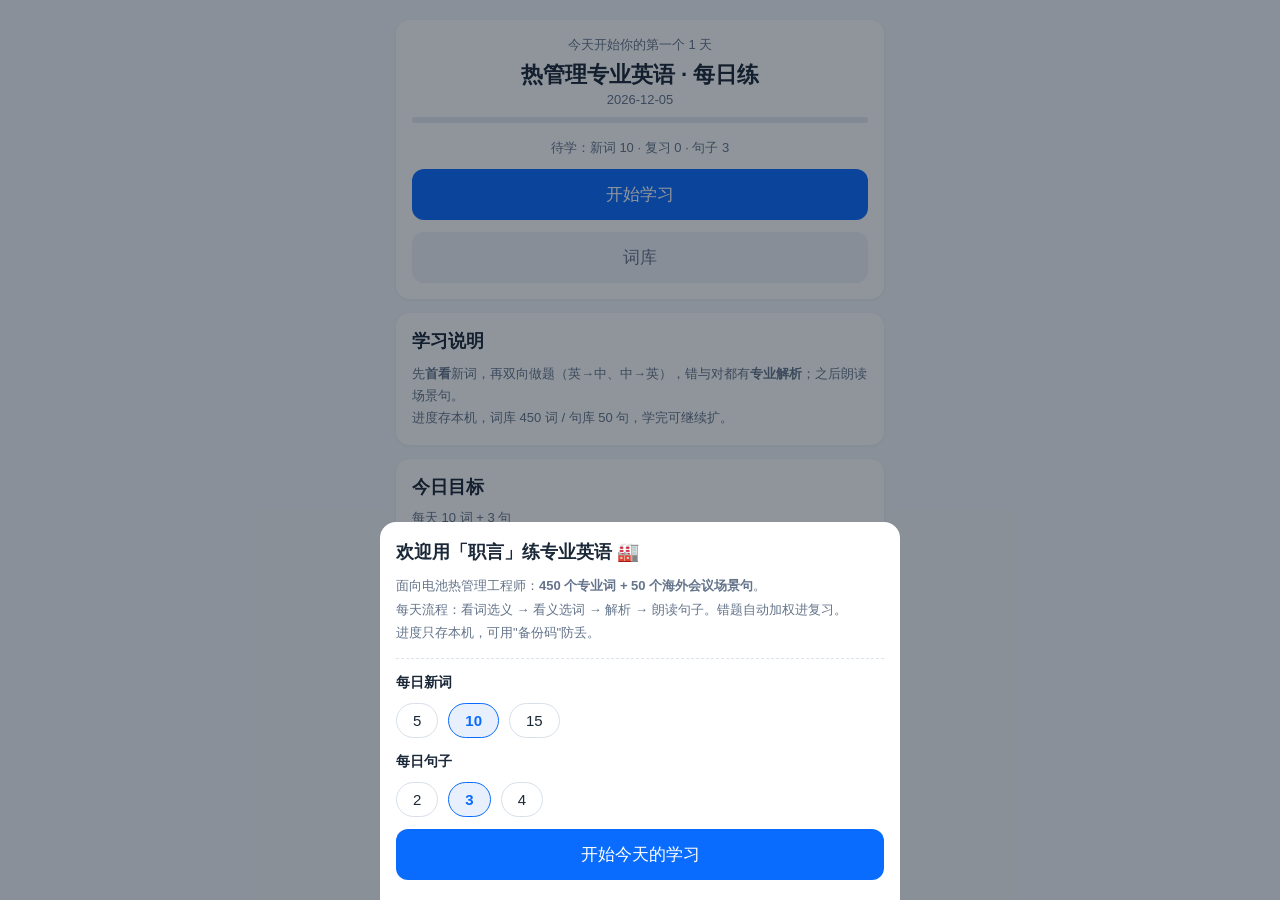
==== index.html @ 83082804 "职言 H5 原型：450 词/9 类 + 50 场景句，双向题+解析+错题加权报告，纯客户端 localStorage+备份码" ====
<!DOCTYPE html>
<html lang="zh-CN">
<head>
<meta charset="UTF-8">
<meta name="viewport" content="width=device-width, initial-scale=1, maximum-scale=1, user-scalable=no">
<meta name="theme-color" content="#0a6cff">
<title>职言 · 热管理专业英语</title>
<link rel="stylesheet" href="styles.css">
</head>
<body>

<!-- 首页 -->
<section class="view on" id="v-home">
  <div class="card" style="text-align:center">
    <div class="sub" id="h-flame">今天开始你的第一个 1 天</div>
    <h1 style="margin:6px 0 2px">热管理专业英语 · 每日练</h1>
    <div class="sub" id="h-date"></div>
    <div class="prog" id="h-progwrap"><i id="h-prog" style="width:0%"></i></div>
    <div class="sub" id="h-progress"></div>
    <button class="btn" id="btn-start">开始学习</button>
    <button class="btn gray" id="btn-book">词库</button>
  </div>
  <div class="card" id="h-report"></div>
  <div class="card">
    <h2>今日目标</h2>
    <div id="h-goal" class="sub"></div>
    <div style="display:flex;gap:10px;margin-top:10px">
      <div style="flex:1" class="chips" id="goal-w"></div>
      <div style="flex:1" class="chips" id="goal-s"></div>
    </div>
  </div>
</section>

<!-- 单词题 -->
<section class="view" id="v-word">
  <div class="prog"><i id="w-prog" style="width:0%"></i></div>
  <div id="w-body"></div>
</section>

<!-- 句子跟读 -->
<section class="view" id="v-sent">
  <div class="prog"><i id="s-prog" style="width:0%"></i></div>
  <div id="s-body"></div>
</section>

<!-- 当日报告 -->
<section class="view" id="v-report">
  <div id="r-body"></div>
</section>

<!-- 词库 -->
<section class="view" id="v-book">
  <button class="nav-back" id="btn-back-home">← 返回</button>
  <input class="search" id="bk-search" placeholder="搜英文或中文，如：cold plate 或 乙二醇">
  <div class="chips" id="bk-filter" style="margin-bottom:10px"></div>
  <div id="bk-list"></div>
  <div class="card" style="margin-top:14px">
    <h2>数据备份</h2>
    <p class="sub">进度保存在本机。换手机/误删前，把备份码复制存到你的备忘录。</p>
    <button class="btn ghost" id="btn-export">生成备份码</button>
    <textarea class="bk" id="bk-export" style="display:none"></textarea>
    <button class="btn ghost" id="btn-import" style="margin-top:8px">粘贴备份码恢复</button>
  </div>
</section>

<div class="mask" id="mask"><div class="sheet" id="sheet"></div></div>
<div class="toast" id="toast"></div>

<script src="data/words_cb.js"></script>
<script src="data/words_th.js"></script>
<script src="data/words_lc.js"></script>
<script src="data/words_mt.js"></script>
<script src="data/words_ac.js"></script>
<script src="data/words_sc.js"></script>
<script src="data/words_tc.js"></script>
<script src="data/words_sd.js"></script>
<script src="data/words_mc.js"></script>
<script src="data/sentences.js"></script>
<script src="core.js"></script>
<script src="app.js"></script>
</body>
</html>
---- styles.css ----
:root {
  --bg: #f2f6fa; --card: #fff; --ink: #1b2838; --sub: #64748b;
  --brand: #0a6cff; --good: #16a34a; --bad: #dc2626; --warn: #f59e0b;
  --radius: 14px;
}
* { box-sizing: border-box; margin: 0; padding: 0; -webkit-tap-highlight-color: transparent; }
html { font-size: 16px; }
body { font-family: -apple-system, "PingFang SC", "Microsoft YaHei", sans-serif; background: var(--bg); color: var(--ink); max-width: 520px; margin: 0 auto; min-height: 100vh; }
.view { display: none; padding: 20px 16px calc(40px + env(safe-area-inset-bottom)); }
.view.on { display: block; }
.card { background: var(--card); border-radius: var(--radius); padding: 16px; margin-bottom: 14px; box-shadow: 0 1px 4px rgba(16,40,80,.06); }
h1 { font-size: 22px; } h2 { font-size: 18px; margin-bottom: 10px; }
.sub { color: var(--sub); font-size: 13px; }
.btn { display: block; width: 100%; border: none; background: var(--brand); color: #fff; font-size: 17px; padding: 14px; border-radius: 12px; margin-top: 12px; }
.btn:active { transform: scale(.98); }
.btn.ghost { background: #e8f0fe; color: var(--brand); }
.btn.gray { background: #eef2f7; color: var(--sub); }
.chips { display: flex; gap: 10px; flex-wrap: wrap; }
.chip { border: 1.5px solid #d7e0ea; border-radius: 999px; padding: 8px 16px; font-size: 15px; background: #fff; color: var(--ink); }
.chip.sel { border-color: var(--brand); background: #e8f0fe; color: var(--brand); font-weight: 600; }
.tag { display: inline-block; font-size: 11px; color: var(--brand); background: #e8f0fe; border-radius: 4px; padding: 1px 6px; margin-right: 4px; }
.lv { font-size: 11px; padding: 1px 6px; border-radius: 4px; }
.lv0 { background: #fee2e2; color: #b91c1c; } .lv1 { background: #fef3c7; color: #b45309; }
.lv2 { background: #dbeafe; color: #1d4ed8; } .lv3 { background: #dcfce7; color: #15803d; }

/* 首页 */
.flame { font-weight: 700; }
.bigword { font-size: 30px; font-weight: 700; margin: 4px 0 2px; }
.opt { display: block; width: 100%; text-align: left; background: #f6f9fc; border: 1.5px solid #dfe8f0; border-radius: 10px; padding: 13px 14px; font-size: 16px; margin-top: 10px; color: var(--ink); }
.opt.sel-r { border-color: var(--good); background: #f0fdf4; }
.opt.sel-w { border-color: var(--bad); background: #fef2f2; }
.opt.show-c { border-color: var(--good); background: #f0fdf4; }
.opt:disabled { opacity: 1; }
.prog { height: 6px; background: #e2e9f1; border-radius: 3px; overflow: hidden; margin: 10px 0 16px; }
.prog i { display: block; height: 100%; background: var(--brand); border-radius: 3px; transition: width .3s; }
.panel { border-top: 1px dashed #dbe4ee; margin-top: 14px; padding-top: 12px; font-size: 14px; line-height: 1.7; }
.panel .verdict { font-weight: 700; margin-bottom: 6px; }
.panel .verdict.g { color: var(--good); } .panel .verdict.b { color: var(--bad); }
.kv { color: var(--sub); }
.speak { display: inline-block; border: none; background: #eef4ff; color: var(--brand); border-radius: 999px; padding: 6px 14px; font-size: 15px; margin-right: 8px; }

/* 句子 */
.sentence { font-size: 21px; line-height: 1.8; font-weight: 600; }
.sentence .tok { border-radius: 5px; padding: 1px 2px; }
.sentence .tok.hl { background: #cfe3ff; }
.sentence .tok.has-note { border-bottom: 2px solid var(--warn); }
.cn-line { color: var(--sub); margin-top: 8px; font-size: 15px; }
.usage { background: #fffbeb; border-radius: 10px; padding: 10px 12px; font-size: 14px; margin-top: 12px; line-height: 1.6; }

/* 弹层 */
.mask { position: fixed; inset: 0; background: rgba(10,20,35,.45); display: none; align-items: flex-end; justify-content: center; z-index: 50; }
.mask.on { display: flex; }
.sheet { background: #fff; border-radius: 16px 16px 0 0; width: 100%; max-width: 520px; padding: 18px 16px calc(20px + env(safe-area-inset-bottom)); max-height: 72vh; overflow: auto; }

/* 列表 */
.row { display: flex; justify-content: space-between; align-items: center; padding: 11px 2px; border-bottom: 1px solid #eef2f7; gap: 8px; }
.row .en { font-weight: 600; }
.search { width: 100%; padding: 11px 12px; border-radius: 10px; border: 1.5px solid #dfe8f0; font-size: 15px; margin-bottom: 8px; }
.toast { position: fixed; top: 20px; left: 50%; transform: translateX(-50%); background: rgba(20,30,45,.92); color: #fff; padding: 9px 18px; border-radius: 999px; font-size: 14px; z-index: 99; display: none; max-width: 90%; }
textarea.bk { width: 100%; height: 90px; font-size: 11px; border: 1.5px solid #dfe8f0; border-radius: 10px; padding: 8px; }
.sug { margin-top: 8px; line-height: 1.65; font-size: 14.5px; }
.sug b { color: var(--brand); }
.empty { text-align: center; color: var(--sub); padding: 30px 0; font-size: 14px; }
.nav-back { border: none; background: none; color: var(--brand); font-size: 15px; padding: 4px 0; margin-bottom: 6px; }
.stat { display: flex; text-align: center; }
.stat div { flex: 1; } .stat .n { font-size: 22px; font-weight: 700; }
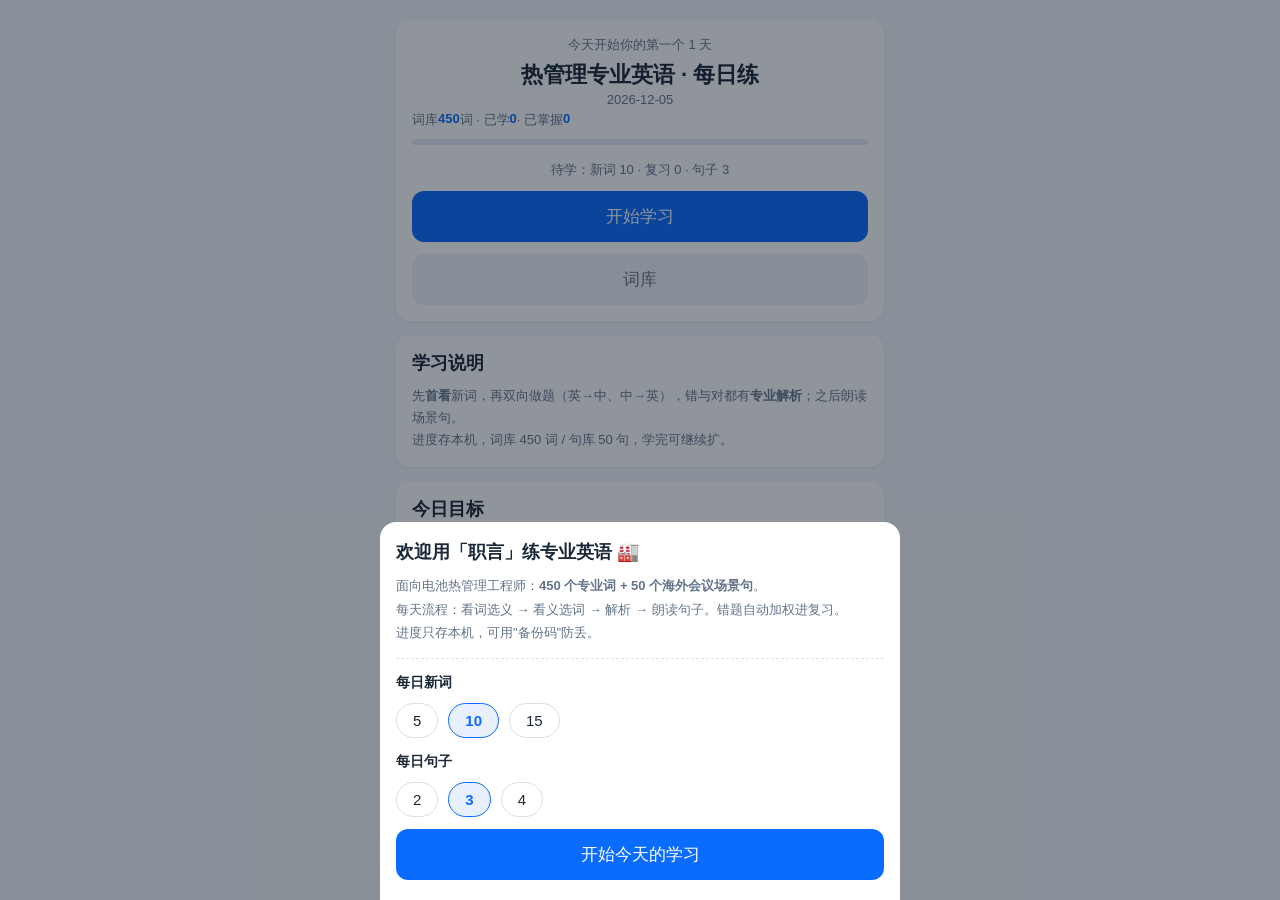
==== commit 2590ef05: "首页顶部增加词量统计：词库总数 / 已学 / 已掌握" ====
--- a/index.html
+++ b/index.html
@@ -15,6 +15,7 @@
     <div class="sub" id="h-flame">今天开始你的第一个 1 天</div>
     <h1 style="margin:6px 0 2px">热管理专业英语 · 每日练</h1>
     <div class="sub" id="h-date"></div>
+    <div class="sub stat" id="h-stat"></div>
     <div class="prog" id="h-progwrap"><i id="h-prog" style="width:0%"></i></div>
     <div class="sub" id="h-progress"></div>
     <button class="btn" id="btn-start">开始学习</button>
--- a/styles.css
+++ b/styles.css
@@ -11,6 +11,8 @@
 .card { background: var(--card); border-radius: var(--radius); padding: 16px; margin-bottom: 14px; box-shadow: 0 1px 4px rgba(16,40,80,.06); }
 h1 { font-size: 22px; } h2 { font-size: 18px; margin-bottom: 10px; }
 .sub { color: var(--sub); font-size: 13px; }
+.stat { margin: 4px 0 2px; }
+.stat b { color: var(--brand); }
 .btn { display: block; width: 100%; border: none; background: var(--brand); color: #fff; font-size: 17px; padding: 14px; border-radius: 12px; margin-top: 12px; }
 .btn:active { transform: scale(.98); }
 .btn.ghost { background: #e8f0fe; color: var(--brand); }
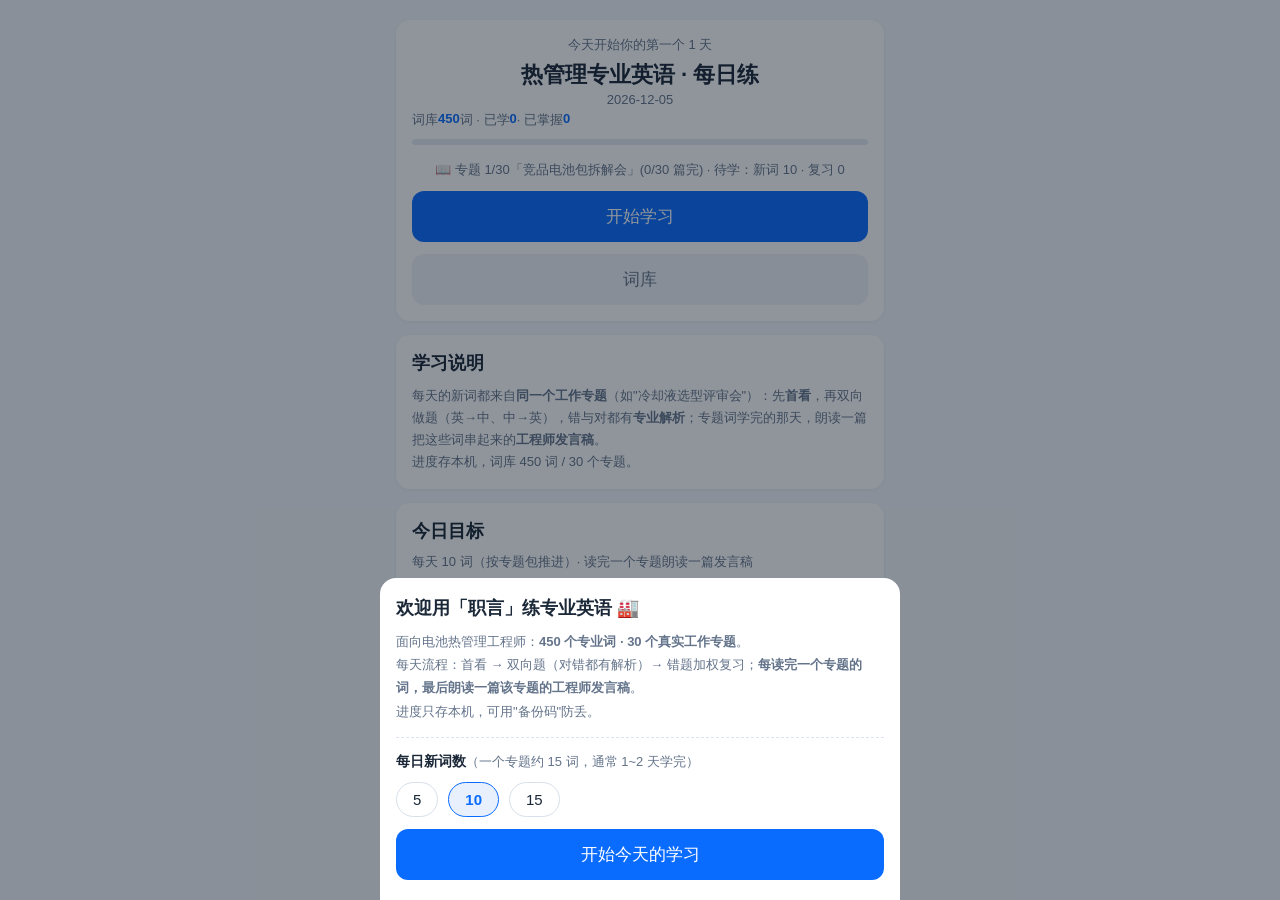
==== commit 2eb34f0b: "主题课包日：450词→30专题包、每包完稿朗读发言稿、进度与报告接入专题" ====
--- a/index.html
+++ b/index.html
@@ -27,7 +27,6 @@
     <div id="h-goal" class="sub"></div>
     <div style="display:flex;gap:10px;margin-top:10px">
       <div style="flex:1" class="chips" id="goal-w"></div>
-      <div style="flex:1" class="chips" id="goal-s"></div>
     </div>
   </div>
 </section>
@@ -77,6 +76,7 @@
 <script src="data/words_sd.js"></script>
 <script src="data/words_mc.js"></script>
 <script src="data/sentences.js"></script>
+<script src="data/themes.js"></script>
 <script src="core.js"></script>
 <script src="app.js"></script>
 </body>
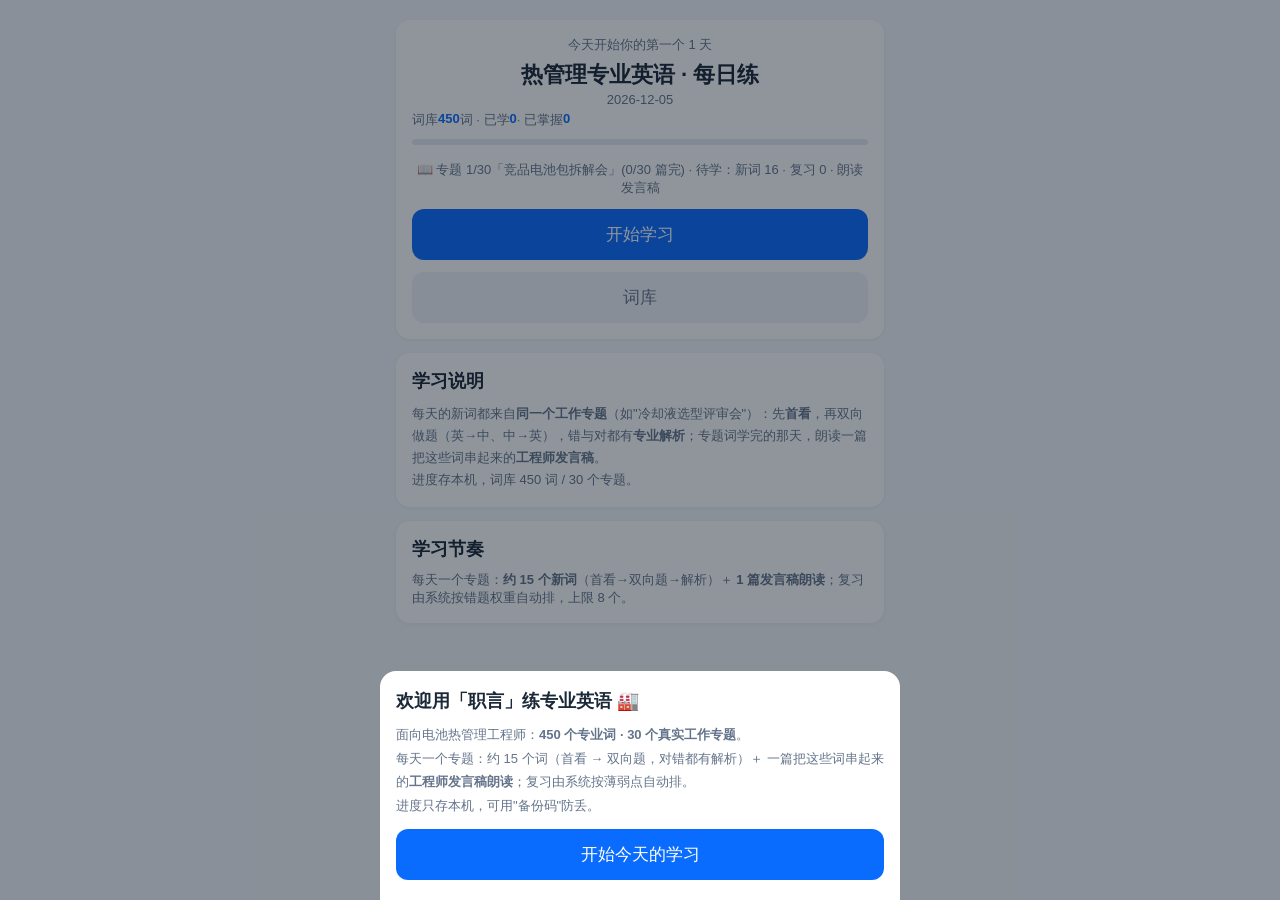
==== commit 54295e57: "一日一篇：新词量由专题文章决定(每包14-16词)，去掉每日目标选择；重排归属均衡30包并为T28/T29/T30等补少量发言稿句子" ====
--- a/index.html
+++ b/index.html
@@ -23,11 +23,8 @@
   </div>
   <div class="card" id="h-report"></div>
   <div class="card">
-    <h2>今日目标</h2>
+    <h2>学习节奏</h2>
     <div id="h-goal" class="sub"></div>
-    <div style="display:flex;gap:10px;margin-top:10px">
-      <div style="flex:1" class="chips" id="goal-w"></div>
-    </div>
   </div>
 </section>
 
